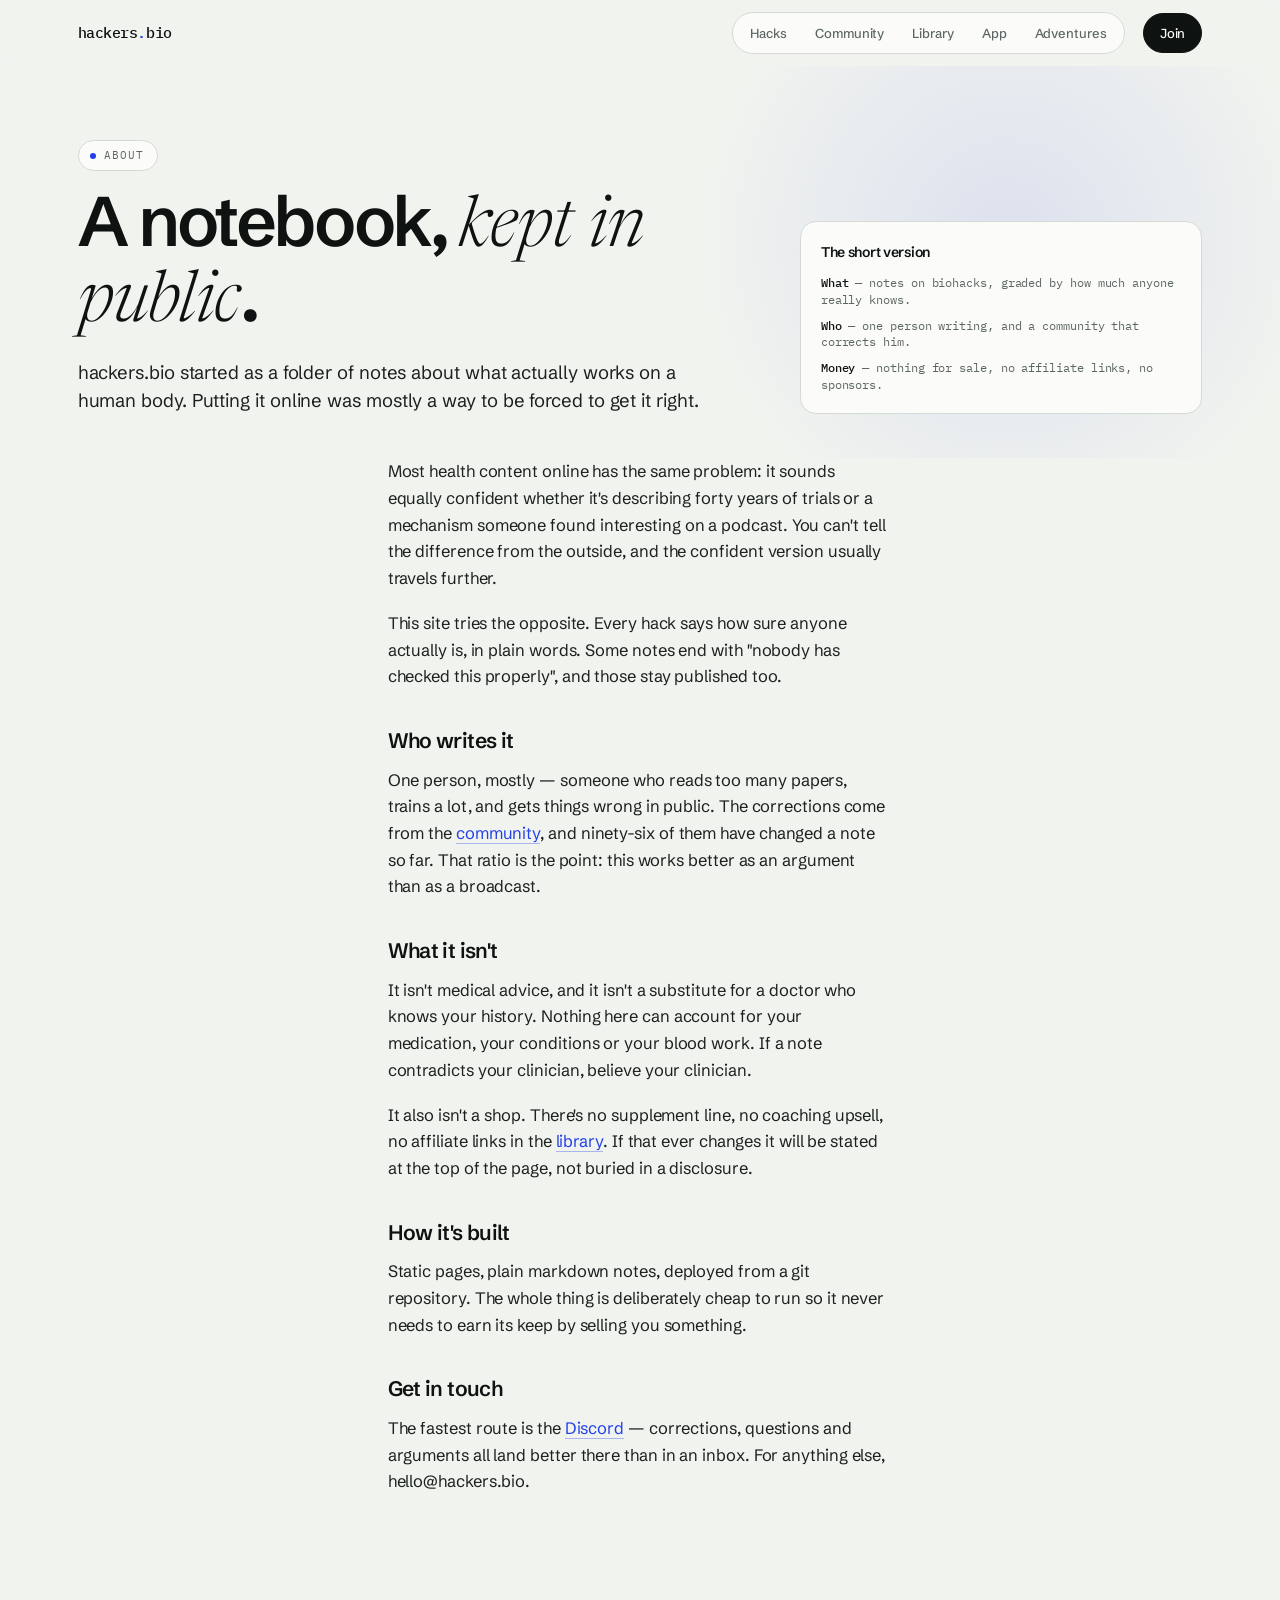
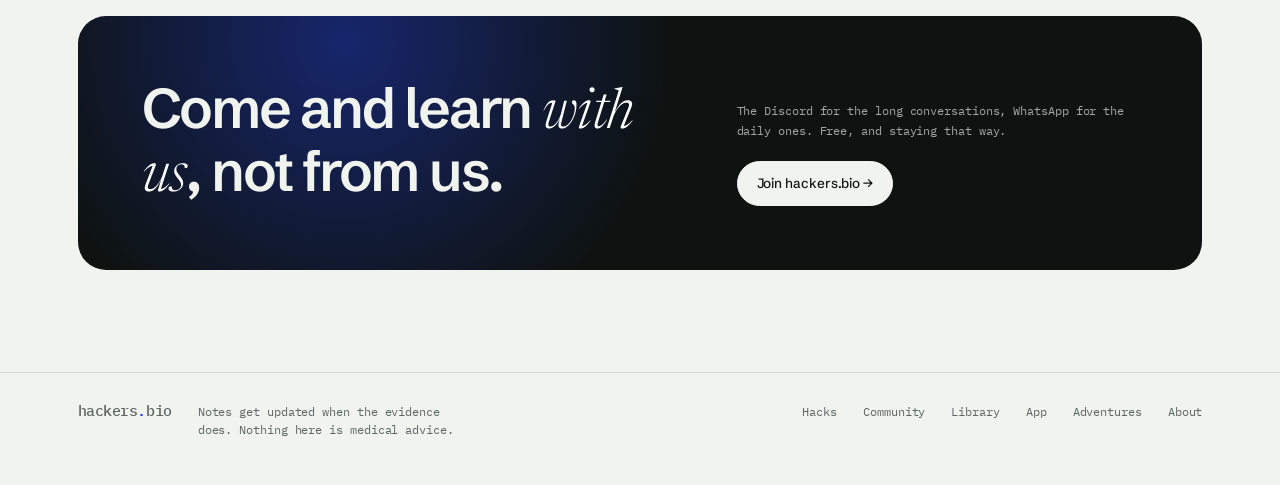
==== files/about.html @ 54611b15 "Add files via upload" ====
<!doctype html>
<html lang="en">
<head>
<meta charset="utf-8">
<meta name="viewport" content="width=device-width, initial-scale=1">
<title>About — hackers.bio</title>
<meta name="description" content="What hackers.bio is, who writes it, and the rules it holds itself to.">
<link rel="preconnect" href="https://fonts.googleapis.com">
<link rel="preconnect" href="https://fonts.gstatic.com" crossorigin>
<link href="https://fonts.googleapis.com/css2?family=IBM+Plex+Mono:wght@400;500&family=Newsreader:ital,opsz,wght@1,6..72,300..400&family=Schibsted+Grotesk:wght@400;500;600;700&display=swap" rel="stylesheet">
<link rel="stylesheet" href="styles.css">
</head>
<body>

<header class="masthead">
  <div class="wrap masthead-in">
    <a class="mark" href="index.html">hackers<i>.</i>bio</a>
    <nav>
      <a href="hacks.html">Hacks</a>
      <a href="community.html">Community</a>
      <a href="library.html">Library</a>
      <a href="app.html">App</a>
      <a href="adventures.html">Adventures</a>
    </nav>
    <a class="btn" href="community.html">Join</a>
  </div>
</header>

<main>

  <section class="page-head">
    <div class="wrap page-head-in">
      <div class="rise">
        <p class="eyebrow"><i class="dot"></i>About</p>
        <h1>A notebook, <em class="s">kept in public</em>.</h1>
        <p class="lede">hackers.bio started as a folder of notes about what actually works on a human body. Putting it online was mostly a way to be forced to get it right.</p>
      </div>

      <aside class="side-note rise d2">
        <h3>The short version</h3>
        <ul>
          <li><b>What</b> — notes on biohacks, graded by how much anyone really knows.</li>
          <li><b>Who</b> — one person writing, and a community that corrects him.</li>
          <li><b>Money</b> — nothing for sale, no affiliate links, no sponsors.</li>
        </ul>
      </aside>
    </div>
  </section>

  <section class="band tight">
    <div class="wrap prose">
      <p>Most health content online has the same problem: it sounds equally confident whether it's describing forty years of trials or a mechanism someone found interesting on a podcast. You can't tell the difference from the outside, and the confident version usually travels further.</p>

      <p>This site tries the opposite. Every hack says how sure anyone actually is, in plain words. Some notes end with "nobody has checked this properly", and those stay published too.</p>

      <h3>Who writes it</h3>
      <p>One person, mostly — someone who reads too many papers, trains a lot, and gets things wrong in public. The corrections come from the <a href="community.html">community</a>, and ninety-six of them have changed a note so far. That ratio is the point: this works better as an argument than as a broadcast.</p>

      <h3>What it isn't</h3>
      <p>It isn't medical advice, and it isn't a substitute for a doctor who knows your history. Nothing here can account for your medication, your conditions or your blood work. If a note contradicts your clinician, believe your clinician.</p>
      <p>It also isn't a shop. There's no supplement line, no coaching upsell, no affiliate links in the <a href="library.html">library</a>. If that ever changes it will be stated at the top of the page, not buried in a disclosure.</p>

      <h3>How it's built</h3>
      <p>Static pages, plain markdown notes, deployed from a git repository. The whole thing is deliberately cheap to run so it never needs to earn its keep by selling you something.</p>

      <h3>Get in touch</h3>
      <p>The fastest route is the <a href="community.html">Discord</a> — corrections, questions and arguments all land better there than in an inbox. For anything else, hello@hackers.bio.</p>
    </div>
  </section>

  <section class="close">
    <div class="wrap">
      <div class="close-inner">
        <div class="close-grid">
          <h2>Come and learn <em class="s">with us</em>, not from us.</h2>
          <div>
            <p>The Discord for the long conversations, WhatsApp for the daily ones. Free, and staying that way.</p>
            <a class="btn" href="community.html">Join hackers.bio →</a>
          </div>
        </div>
      </div>
    </div>
  </section>

</main>

<footer>
  <div class="wrap foot">
    <a class="mark" href="index.html">hackers<i>.</i>bio</a>
    <p>Notes get updated when the evidence does. Nothing here is medical advice.</p>
    <span class="spacer"></span>
    <a href="hacks.html">Hacks</a>
    <a href="community.html">Community</a>
    <a href="library.html">Library</a>
    <a href="app.html">App</a>
    <a href="adventures.html">Adventures</a>
    <a href="about.html">About</a>
  </div>
</footer>

</body>
</html>
---- files/styles.css ----
/* ============================================================
   hackers.bio — shared stylesheet
   Cool paper, deep ink, one electric blue.
   Green / ochre / brick only ever describe how much is known.
   ============================================================ */
:root{
  --paper:#F1F3EF;
  --paper-2:#E7EAE4;
  --card:#FBFCFA;
  --ink:#0E1312;
  --ink-2:#1A211F;
  --ink-soft:#5C6663;
  --rule:#D5DAD3;
  --blue:#2340E8;
  --blue-soft:#EBEEFE;
  --green:#0E6B52;
  --ochre:#9E6A12;
  --brick:#9E382A;

  --sans:"Schibsted Grotesk",system-ui,sans-serif;
  --mono:"IBM Plex Mono",ui-monospace,monospace;
  --serif:"Newsreader",Georgia,serif;

  --r:16px;
  --r-sm:11px;
  --pad:clamp(18px,4.5vw,64px);
  --gap:clamp(56px,8vw,112px);
  --ease:cubic-bezier(.2,.7,.2,1);
}

*{box-sizing:border-box}
html{-webkit-text-size-adjust:100%;scroll-behavior:smooth}
body{
  margin:0;background:var(--paper);color:var(--ink);
  font-family:var(--sans);font-size:16px;line-height:1.55;letter-spacing:-.005em;
  -webkit-font-smoothing:antialiased;
}
a{color:inherit}
:focus-visible{outline:2px solid var(--blue);outline-offset:3px;border-radius:4px}

/* ---------- type roles ---------- */
.eyebrow{
  display:inline-flex;align-items:center;gap:8px;
  font-family:var(--mono);font-size:11px;letter-spacing:.1em;text-transform:uppercase;
  color:var(--ink-soft);margin:0;
  background:var(--card);border:1px solid var(--rule);border-radius:999px;padding:6px 13px 6px 11px;
}
.dot{width:6px;height:6px;border-radius:50%;background:var(--blue);flex:none}
.figtag{font-family:var(--mono);font-size:11px;letter-spacing:.12em;text-transform:uppercase;color:var(--blue);margin:0}
.h2{font-size:clamp(30px,4.4vw,50px);font-weight:600;line-height:1.02;letter-spacing:-.035em;margin:14px 0 0;max-width:20ch}
em.s{font-family:var(--serif);font-style:italic;font-weight:300;letter-spacing:-.01em}
.lede{font-size:clamp(15px,1.6vw,17.5px);color:var(--ink-soft);margin:16px 0 0;max-width:58ch;line-height:1.5}

/* ---------- scaffold ---------- */
.wrap{max-width:1240px;margin:0 auto;padding:0 var(--pad)}
.band{padding:var(--gap) 0}
.band.tight{padding-top:0}
.band-head{margin-bottom:clamp(28px,4vw,48px)}

/* ---------- masthead ---------- */
.masthead{position:sticky;top:0;z-index:30;padding:12px 0}
.masthead::before{
  content:"";position:absolute;inset:0;
  background:color-mix(in srgb,var(--paper) 78%,transparent);
  backdrop-filter:blur(14px) saturate(1.2);
}
.masthead-in{position:relative;display:flex;align-items:center;gap:18px}
.mark{font-family:var(--mono);font-weight:500;font-size:15px;letter-spacing:-.03em;text-decoration:none;white-space:nowrap}
.mark i{color:var(--blue);font-style:normal}
.masthead nav{
  display:flex;gap:2px;margin-left:auto;
  background:var(--card);border:1px solid var(--rule);border-radius:999px;padding:4px;
}
.masthead nav a{
  text-decoration:none;color:var(--ink-soft);font-size:13px;font-weight:500;
  padding:6px 13px;border-radius:999px;transition:.18s var(--ease);white-space:nowrap;
}
.masthead nav a:hover{color:var(--ink);background:var(--paper-2)}
.masthead nav a.is-active{color:var(--ink);background:var(--paper-2)}

.btn{
  display:inline-flex;align-items:center;gap:8px;
  font-size:13.5px;font-weight:500;text-decoration:none;
  padding:11px 19px;border-radius:999px;
  border:1px solid var(--ink);background:var(--ink);color:var(--card);
  transition:.2s var(--ease);
}
.btn:hover{background:var(--blue);border-color:var(--blue);transform:translateY(-1px)}
.btn-ghost{background:transparent;color:var(--ink);border-color:var(--rule)}
.btn-ghost:hover{background:var(--card);color:var(--blue);border-color:var(--blue);transform:translateY(-1px)}
.masthead .btn{padding:9px 16px;font-size:13px}

/* ---------- home hero ---------- */
.hero{position:relative;padding:clamp(44px,6.5vw,82px) 0 clamp(28px,4vw,42px);overflow:hidden}
.hero::before{
  content:"";position:absolute;top:-30%;right:-10%;width:70vw;height:70vw;max-width:900px;max-height:900px;
  background:radial-gradient(circle at center,color-mix(in srgb,var(--blue) 11%,transparent),transparent 62%);
  pointer-events:none;
}
.hero-grid{
  position:relative;display:grid;
  grid-template-columns:minmax(0,1.08fr) minmax(320px,.92fr);
  gap:clamp(34px,5vw,68px);align-items:end;
}
h1{font-size:clamp(42px,7vw,82px);font-weight:600;line-height:.94;letter-spacing:-.048em;margin:20px 0 0;max-width:14ch}
.hero .lede{margin-top:24px;font-size:clamp(16px,1.75vw,19px);color:var(--ink-2);max-width:50ch}
.hero-actions{display:flex;flex-wrap:wrap;gap:10px;margin-top:30px}
.hero-foot{margin:26px 0 0;font-family:var(--mono);font-size:11.5px;line-height:1.6;color:var(--ink-soft);max-width:48ch}

/* ---------- inner page header ---------- */
.page-head{position:relative;padding:clamp(40px,6vw,74px) 0 clamp(30px,4vw,44px);overflow:hidden}
.page-head::before{
  content:"";position:absolute;top:-45%;right:-6%;width:56vw;height:56vw;max-width:700px;max-height:700px;
  background:radial-gradient(circle at center,color-mix(in srgb,var(--blue) 10%,transparent),transparent 62%);
  pointer-events:none;
}
.page-head-in{position:relative;display:grid;grid-template-columns:minmax(0,1.25fr) minmax(260px,.75fr);gap:clamp(26px,4vw,60px);align-items:end}
.page-head h1{font-size:clamp(38px,6vw,70px);max-width:15ch;margin-top:18px}
.page-head .lede{margin-top:20px;color:var(--ink-2);font-size:clamp(16px,1.7vw,18.5px)}
.page-actions{display:flex;flex-wrap:wrap;gap:10px;margin-top:26px}
.side-note{
  background:var(--card);border:1px solid var(--rule);border-radius:var(--r);padding:20px;
}
.side-note h3{margin:0 0 10px;font-size:14px;font-weight:600;letter-spacing:-.02em}
.side-note p{margin:0;font-size:13px;color:var(--ink-soft);line-height:1.5}
.side-note ul{margin:12px 0 0;padding:0;list-style:none;display:grid;gap:9px}
.side-note li{font-family:var(--mono);font-size:11.5px;color:var(--ink-soft);line-height:1.45}
.side-note li b{color:var(--ink);font-weight:500}

/* ---------- contents card (home) ---------- */
.contents{background:var(--card);border:1px solid var(--rule);border-radius:var(--r);padding:8px}
.contents-head{
  display:flex;justify-content:space-between;align-items:center;gap:14px;padding:12px 14px 13px;
  font-family:var(--mono);font-size:10.5px;letter-spacing:.12em;text-transform:uppercase;color:var(--ink-soft);
}
.contents-head b{color:var(--ink);font-weight:500}
.toc{margin:0;padding:0;list-style:none;display:grid;gap:2px}
.toc a{
  display:grid;grid-template-columns:24px 1fr 20px;gap:13px;align-items:start;
  padding:12px 14px;border-radius:var(--r-sm);text-decoration:none;transition:.2s var(--ease);
}
.toc a:hover{background:var(--blue-soft)}
.toc a:hover .toc-arrow{color:var(--blue);transform:translateX(3px)}
.toc a:hover .toc-name{color:var(--blue)}
.toc-n{font-family:var(--mono);font-size:11px;color:var(--ink-soft);padding-top:4px}
.toc-name{font-size:18.5px;font-weight:600;letter-spacing:-.025em;line-height:1.2;display:block;transition:.2s var(--ease)}
.toc-desc{font-size:12.5px;color:var(--ink-soft);line-height:1.45;margin:3px 0 0;max-width:36ch}
.toc-arrow{font-family:var(--mono);font-size:14px;color:var(--rule);padding-top:2px;transition:.2s var(--ease)}

/* ---------- ticker ---------- */
.ticker{
  position:relative;overflow:hidden;
  border-top:1px solid var(--rule);border-bottom:1px solid var(--rule);padding:13px 0;
  mask-image:linear-gradient(90deg,transparent,#000 6%,#000 94%,transparent);
}
.ticker-in{display:flex;width:max-content;animation:slide 62s linear infinite}
.ticker:hover .ticker-in{animation-play-state:paused}
.ticker span{font-family:var(--mono);font-size:11.5px;color:var(--ink-soft);padding:0 22px;white-space:nowrap}
.ticker b{color:var(--ink);font-weight:500}
.ticker i{font-style:normal;color:var(--rule)}
@keyframes slide{from{transform:translateX(0)}to{transform:translateX(-50%)}}

/* ---------- rooms (home) ---------- */
.rooms{display:grid;gap:12px;grid-template-columns:repeat(auto-fit,minmax(268px,1fr))}
.room{
  background:var(--card);border:1px solid var(--rule);border-radius:var(--r);
  padding:22px 20px 20px;display:flex;flex-direction:column;gap:15px;text-decoration:none;
  transition:.25s var(--ease);
}
.room:hover{transform:translateY(-3px);border-color:color-mix(in srgb,var(--blue) 45%,var(--rule))}
.room:hover .room-more{color:var(--blue)}
.room-top{display:flex;align-items:center;justify-content:space-between;gap:12px}
.room h3{font-size:23px;font-weight:600;letter-spacing:-.03em;margin:0}
.room-n{
  font-family:var(--mono);font-size:10px;letter-spacing:.06em;text-transform:uppercase;
  color:var(--ink-soft);background:var(--paper);border-radius:999px;padding:4px 10px;white-space:nowrap;
}
.room > p{margin:0;font-size:13.5px;color:var(--ink-soft);line-height:1.5}
.peek{margin:0;padding:16px 0 0;list-style:none;display:grid;gap:11px;border-top:1px solid var(--rule)}
.peek li{font-size:13.5px;line-height:1.35;font-weight:500;letter-spacing:-.015em}
.room-more{margin:auto 0 0;padding-top:16px;font-family:var(--mono);font-size:11.5px;color:var(--ink-soft);transition:.2s var(--ease)}
.aside-line{margin:20px 0 0;font-family:var(--mono);font-size:11.5px;color:var(--ink-soft)}
.aside-line a{color:var(--blue);text-decoration:none}
.aside-line a:hover{text-decoration:underline}

/* ---------- confidence tags ---------- */
.tag{
  display:inline-block;
  font-family:var(--mono);font-size:10px;letter-spacing:.04em;font-weight:400;
  border-radius:999px;padding:3px 9px;background:var(--paper);color:var(--ink-soft);
}
.peek .tag{margin-top:6px}
.tag.known{background:color-mix(in srgb,var(--green) 12%,var(--card));color:var(--green)}
.tag.mixed{background:color-mix(in srgb,var(--ochre) 14%,var(--card));color:var(--ochre)}
.tag.thin{background:color-mix(in srgb,var(--brick) 11%,var(--card));color:var(--brick)}

/* ---------- filter chips ---------- */
.chips{display:flex;flex-wrap:wrap;gap:8px;margin-bottom:26px}
.chip{
  font-family:var(--mono);font-size:11.5px;text-decoration:none;
  padding:7px 14px;border-radius:999px;border:1px solid var(--rule);background:var(--card);color:var(--ink-soft);
  transition:.18s var(--ease);
}
.chip:hover{color:var(--blue);border-color:var(--blue)}
.chip.is-on{background:var(--ink);border-color:var(--ink);color:var(--card)}

/* ---------- list rows ---------- */
.list{display:grid;gap:8px}
.item{
  display:grid;grid-template-columns:minmax(0,1fr) auto;gap:8px 20px;align-items:start;
  background:var(--card);border:1px solid var(--rule);border-radius:var(--r);
  padding:18px 20px;text-decoration:none;transition:.2s var(--ease);
}
.item:hover{border-color:color-mix(in srgb,var(--blue) 45%,var(--rule));transform:translateY(-2px)}
.item:hover h3{color:var(--blue)}
.item h3{margin:0;font-size:18.5px;font-weight:600;letter-spacing:-.028em;transition:.2s var(--ease)}
.item p{margin:6px 0 0;font-size:13.5px;color:var(--ink-soft);line-height:1.5;max-width:66ch}
.item-meta{display:flex;flex-wrap:wrap;gap:7px;justify-content:flex-end;align-items:center}
.item-side{grid-column:2;text-align:right}
.item-note{
  grid-column:1 / -1;margin:12px 0 0;padding-top:12px;border-top:1px solid var(--rule);
  font-family:var(--mono);font-size:11.5px;color:var(--ink-soft);line-height:1.5;
}
.item-note b{color:var(--ink);font-weight:500}

/* ---------- generic cards grid ---------- */
.grid-3{display:grid;gap:12px;grid-template-columns:repeat(auto-fit,minmax(268px,1fr))}
.panel{background:var(--card);border:1px solid var(--rule);border-radius:var(--r);padding:24px 22px 26px}
.panel h3{margin:0 0 10px;font-size:21px;font-weight:600;letter-spacing:-.03em}
.panel p{margin:0;font-size:13.5px;color:var(--ink-soft);line-height:1.5}
.panel ul{margin:14px 0 0;padding:0;list-style:none;display:grid;gap:10px}
.panel li{font-size:13.5px;line-height:1.4;font-weight:500;letter-spacing:-.015em}
.panel li span{display:block;font-family:var(--mono);font-size:11px;font-weight:400;color:var(--ink-soft);margin-top:3px;letter-spacing:0}
.panel .kicker{font-family:var(--mono);font-size:11px;color:var(--blue);letter-spacing:.08em;display:block;margin-bottom:10px}

/* ---------- community blocks ---------- */
.comm{
  position:relative;overflow:hidden;
  background:var(--paper-2);border:1px solid var(--rule);border-radius:clamp(18px,2.4vw,26px);
  padding:clamp(28px,4vw,54px);
}
.comm::before{
  content:"";position:absolute;top:-40%;left:-8%;width:52vw;height:52vw;max-width:640px;max-height:640px;
  background:radial-gradient(circle at center,color-mix(in srgb,var(--blue) 13%,transparent),transparent 62%);
  pointer-events:none;
}
.comm-grid{position:relative;display:grid;grid-template-columns:minmax(0,.95fr) minmax(300px,1.05fr);gap:clamp(30px,4.5vw,64px);align-items:start}
.comm h2{font-size:clamp(29px,4.2vw,48px);font-weight:600;line-height:1.02;letter-spacing:-.035em;margin:14px 0 0;max-width:16ch}
.comm-stats{display:flex;flex-wrap:wrap;gap:10px;margin-top:26px}
.stat{background:var(--card);border:1px solid var(--rule);border-radius:var(--r-sm);padding:12px 16px}
.stat b{display:block;font-size:22px;font-weight:600;letter-spacing:-.03em;line-height:1.1}
.stat span{font-family:var(--mono);font-size:10.5px;color:var(--ink-soft);letter-spacing:.04em}
.comm-actions{display:flex;flex-wrap:wrap;gap:10px;margin-top:26px}

.feed{background:var(--card);border:1px solid var(--rule);border-radius:var(--r);padding:8px}
.feed-head{
  display:flex;justify-content:space-between;align-items:center;padding:12px 14px 13px;
  font-family:var(--mono);font-size:10.5px;letter-spacing:.12em;text-transform:uppercase;color:var(--ink-soft);
}
.feed-head b{color:var(--ink);font-weight:500}
.feed ul{margin:0;padding:0;list-style:none;display:grid;gap:2px}
.feed li{display:grid;grid-template-columns:32px 1fr;gap:12px;padding:12px 14px;border-radius:var(--r-sm)}
.feed li:hover{background:var(--blue-soft)}
.who{
  width:32px;height:32px;border-radius:50%;display:grid;place-items:center;
  font-family:var(--mono);font-size:11px;font-weight:500;color:var(--card);background:var(--ink);
}
.who.b1{background:var(--blue)}.who.b2{background:var(--green)}.who.b3{background:var(--brick)}
.feed p{margin:0;font-size:13.5px;line-height:1.4;font-weight:500;letter-spacing:-.015em}
.feed small{display:block;font-family:var(--mono);font-size:10.5px;color:var(--ink-soft);margin-top:4px;font-weight:400;letter-spacing:0}

/* ---------- stance ---------- */
.stance{display:grid;gap:12px;grid-template-columns:repeat(auto-fit,minmax(252px,1fr))}
.stance div{background:var(--paper-2);border-radius:var(--r);padding:24px 22px 26px;border:1px solid transparent;transition:.25s var(--ease)}
.stance div:hover{background:var(--card);border-color:var(--rule)}
.stance b{font-family:var(--mono);font-size:11px;color:var(--blue);letter-spacing:.08em;display:block}
.stance h3{font-size:21px;font-weight:600;letter-spacing:-.03em;margin:12px 0 8px}
.stance p{margin:0;font-size:13.5px;color:var(--ink-soft);line-height:1.5}

/* ---------- status list (app) ---------- */
.status{display:grid;gap:2px;background:var(--card);border:1px solid var(--rule);border-radius:var(--r);padding:8px}
.status div{display:grid;grid-template-columns:96px 1fr;gap:14px;padding:14px;border-radius:var(--r-sm);align-items:baseline}
.status div:hover{background:var(--blue-soft)}
.status b{font-family:var(--mono);font-size:10.5px;letter-spacing:.06em;text-transform:uppercase;color:var(--ink-soft)}
.status b.on{color:var(--green)}
.status b.now{color:var(--blue)}
.status p{margin:0;font-size:14px;font-weight:500;letter-spacing:-.02em}
.status p span{display:block;font-family:var(--mono);font-size:11.5px;font-weight:400;color:var(--ink-soft);margin-top:4px;letter-spacing:0}

/* ---------- prose (about) ---------- */
.prose{max-width:62ch}
.prose p{font-size:16.5px;line-height:1.62;color:var(--ink-2);margin:0 0 18px}
.prose h3{font-size:21px;font-weight:600;letter-spacing:-.03em;margin:34px 0 10px}
.prose a{color:var(--blue);text-decoration:none;border-bottom:1px solid color-mix(in srgb,var(--blue) 35%,transparent)}
.prose a:hover{border-color:var(--blue)}

/* ---------- closing ---------- */
.close{padding:0 0 var(--gap)}
.close-inner{
  position:relative;overflow:hidden;background:var(--ink);color:var(--paper);
  border-radius:clamp(18px,2.4vw,28px);padding:clamp(34px,5vw,68px);
}
.close-inner::before{
  content:"";position:absolute;bottom:-60%;left:-10%;width:60vw;height:60vw;max-width:760px;max-height:760px;
  background:radial-gradient(circle at center,color-mix(in srgb,var(--blue) 42%,transparent),transparent 60%);
  pointer-events:none;
}
.close-grid{position:relative;display:grid;grid-template-columns:minmax(0,1.15fr) minmax(270px,.85fr);gap:clamp(26px,4vw,56px);align-items:end}
.close h2{font-size:clamp(30px,4.8vw,56px);font-weight:600;line-height:1;letter-spacing:-.04em;margin:0;max-width:20ch}
.close h2 em.s{color:#fff}
.close p{margin:0 0 20px;font-family:var(--mono);font-size:12px;line-height:1.65;color:color-mix(in srgb,var(--paper) 66%,transparent)}
.close .btn{background:var(--paper);border-color:var(--paper);color:var(--ink)}
.close .btn:hover{background:var(--blue);border-color:var(--blue);color:#fff}

/* ---------- footer ---------- */
footer{border-top:1px solid var(--rule);padding:26px 0 46px}
.foot{display:flex;flex-wrap:wrap;gap:14px 26px;align-items:baseline;font-family:var(--mono);font-size:11.5px;color:var(--ink-soft)}
.foot a{text-decoration:none;transition:.18s var(--ease)}
.foot a:hover{color:var(--blue)}
.foot .spacer{margin-left:auto}
.foot p{margin:0;max-width:40ch}

/* ---------- entrance ---------- */
.rise{animation:rise .7s var(--ease) both}
.d2{animation-delay:.13s}.d3{animation-delay:.21s}
@keyframes rise{from{opacity:0;transform:translateY(14px)}to{opacity:1;transform:none}}

/* ---------- responsive ---------- */
@media (max-width:1080px){
  .masthead nav a{padding:6px 10px;font-size:12.5px}
}
@media (max-width:960px){
  .hero-grid,.close-grid,.comm-grid,.page-head-in{grid-template-columns:1fr}
  .hero-grid,.page-head-in{align-items:start}
  .masthead nav{display:none}
}
@media (max-width:620px){
  .item{grid-template-columns:1fr}
  .item-side{grid-column:1;text-align:left}
  .item-meta{justify-content:flex-start}
  .status div{grid-template-columns:1fr;gap:6px}
}
@media (max-width:560px){
  .toc a{grid-template-columns:22px 1fr;gap:11px}
  .toc-arrow{display:none}
  .room{padding:20px 18px}
  .stat{flex:1 1 140px}
}
@media (prefers-reduced-motion:reduce){
  html{scroll-behavior:auto}
  .ticker-in{animation:none}
  .rise{animation:none}
  .btn:hover,.room:hover,.item:hover{transform:none}
}
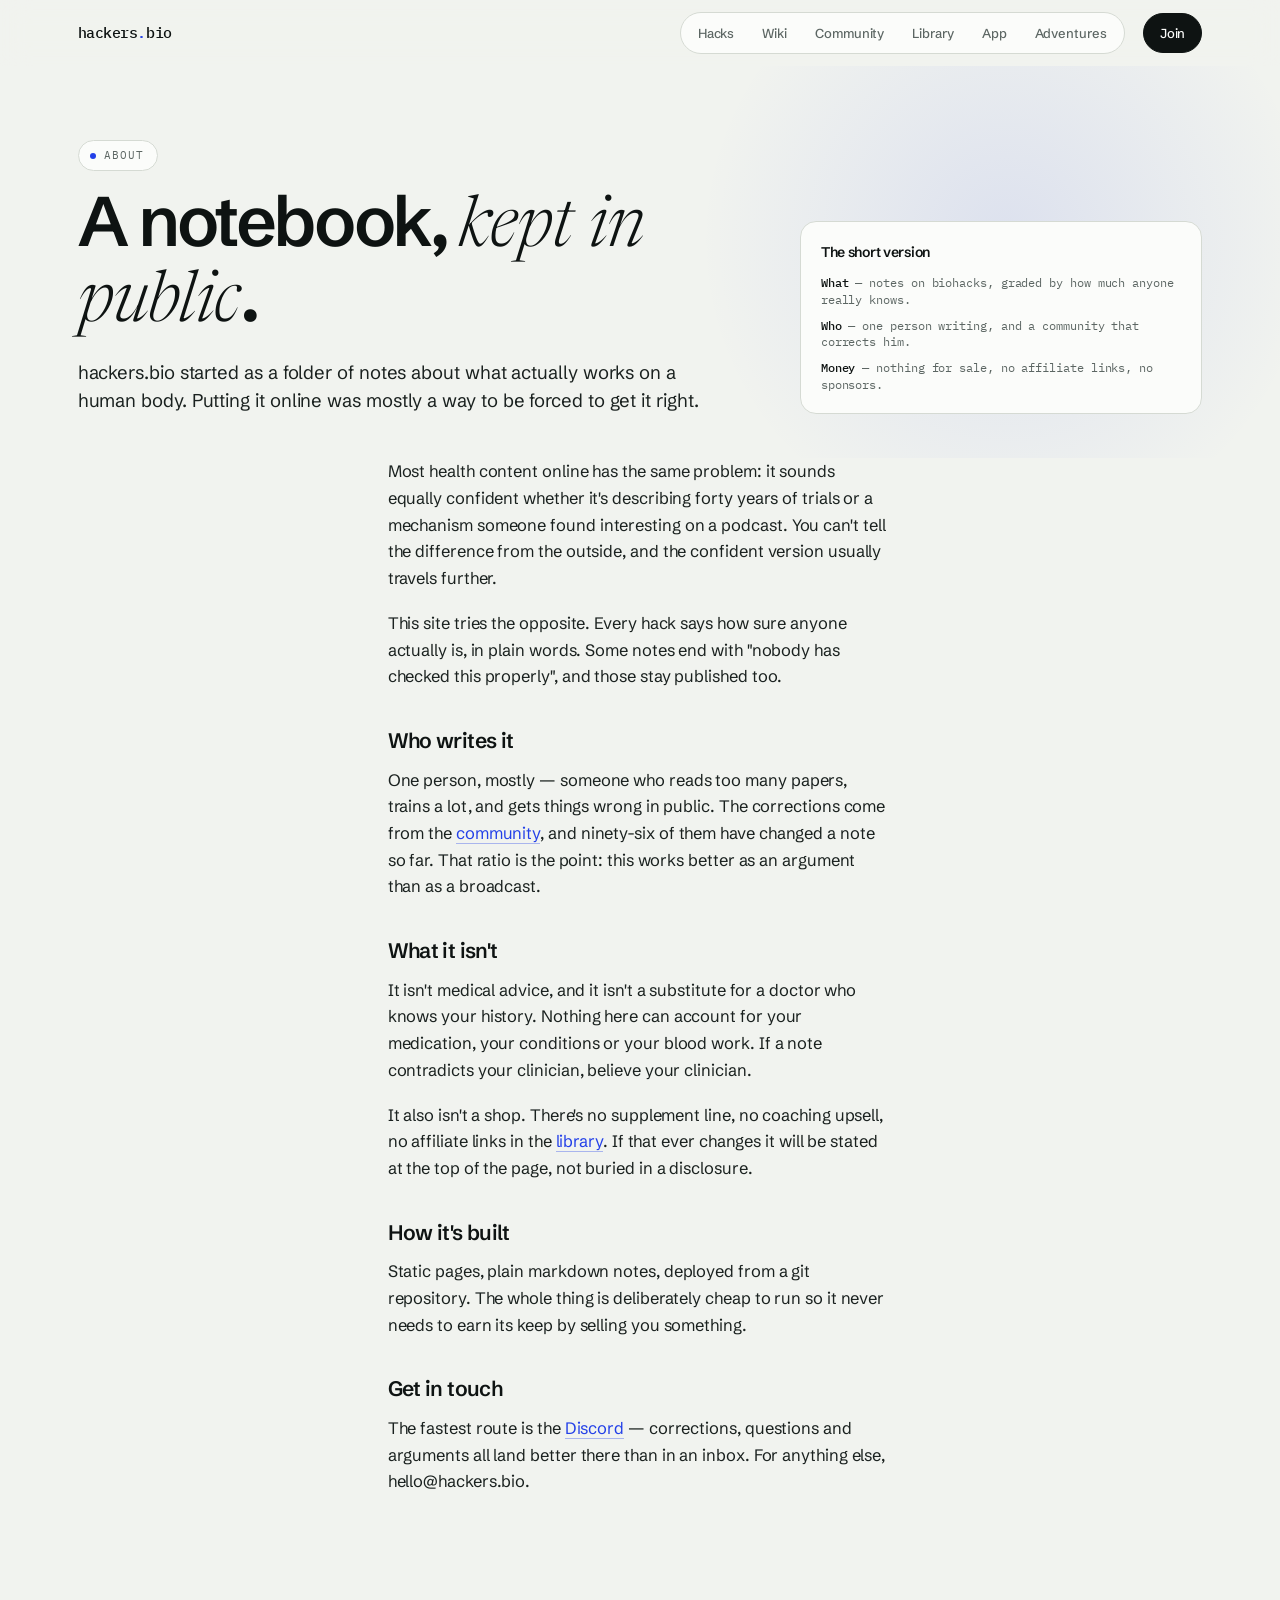
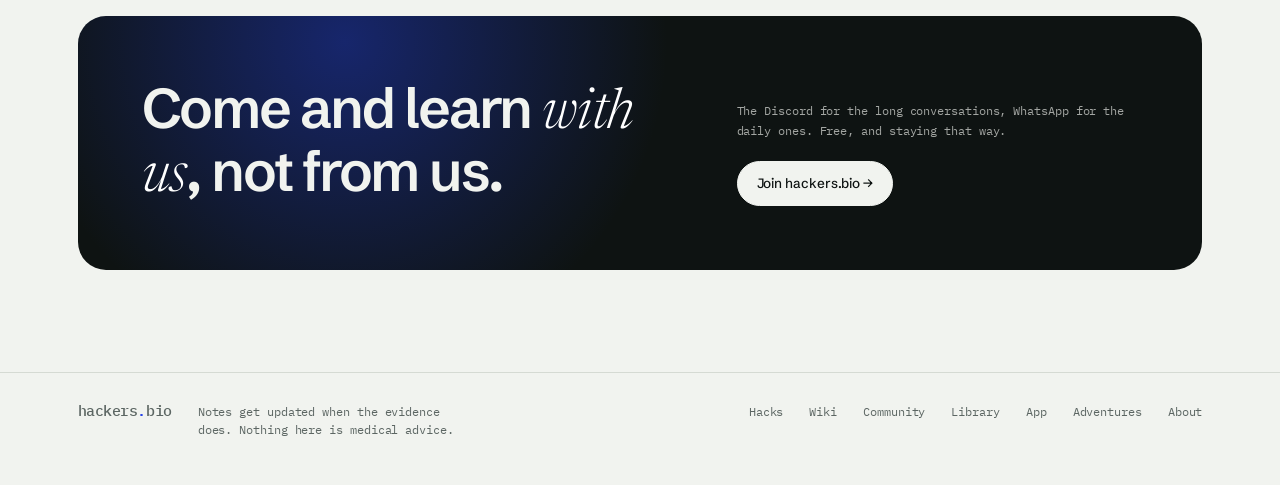
==== commit 9e34c707: "Add files via upload" ====
--- a/files/about.html
+++ b/files/about.html
@@ -17,6 +17,7 @@
     <a class="mark" href="index.html">hackers<i>.</i>bio</a>
     <nav>
       <a href="hacks.html">Hacks</a>
+      <a href="wiki.html">Wiki</a>
       <a href="community.html">Community</a>
       <a href="library.html">Library</a>
       <a href="app.html">App</a>
@@ -90,6 +91,7 @@
     <p>Notes get updated when the evidence does. Nothing here is medical advice.</p>
     <span class="spacer"></span>
     <a href="hacks.html">Hacks</a>
+    <a href="wiki.html">Wiki</a>
     <a href="community.html">Community</a>
     <a href="library.html">Library</a>
     <a href="app.html">App</a>
--- a/files/styles.css
+++ b/files/styles.css
@@ -332,7 +332,17 @@
 @media (max-width:960px){
   .hero-grid,.close-grid,.comm-grid,.page-head-in{grid-template-columns:1fr}
   .hero-grid,.page-head-in{align-items:start}
-  .masthead nav{display:none}
+  /* The nav used to be hidden here, which left the phone with no way
+     into the site at all. It drops to its own row and scrolls sideways. */
+  .masthead-in{flex-wrap:wrap;row-gap:10px;gap:12px}
+  .masthead .btn{margin-left:auto}
+  .masthead nav{
+    order:3;width:100%;margin-left:0;
+    overflow-x:auto;overscroll-behavior-x:contain;
+    -webkit-overflow-scrolling:touch;scrollbar-width:none;
+  }
+  .masthead nav::-webkit-scrollbar{display:none}
+  .masthead nav a{flex:none}
 }
 @media (max-width:620px){
   .item{grid-template-columns:1fr}
